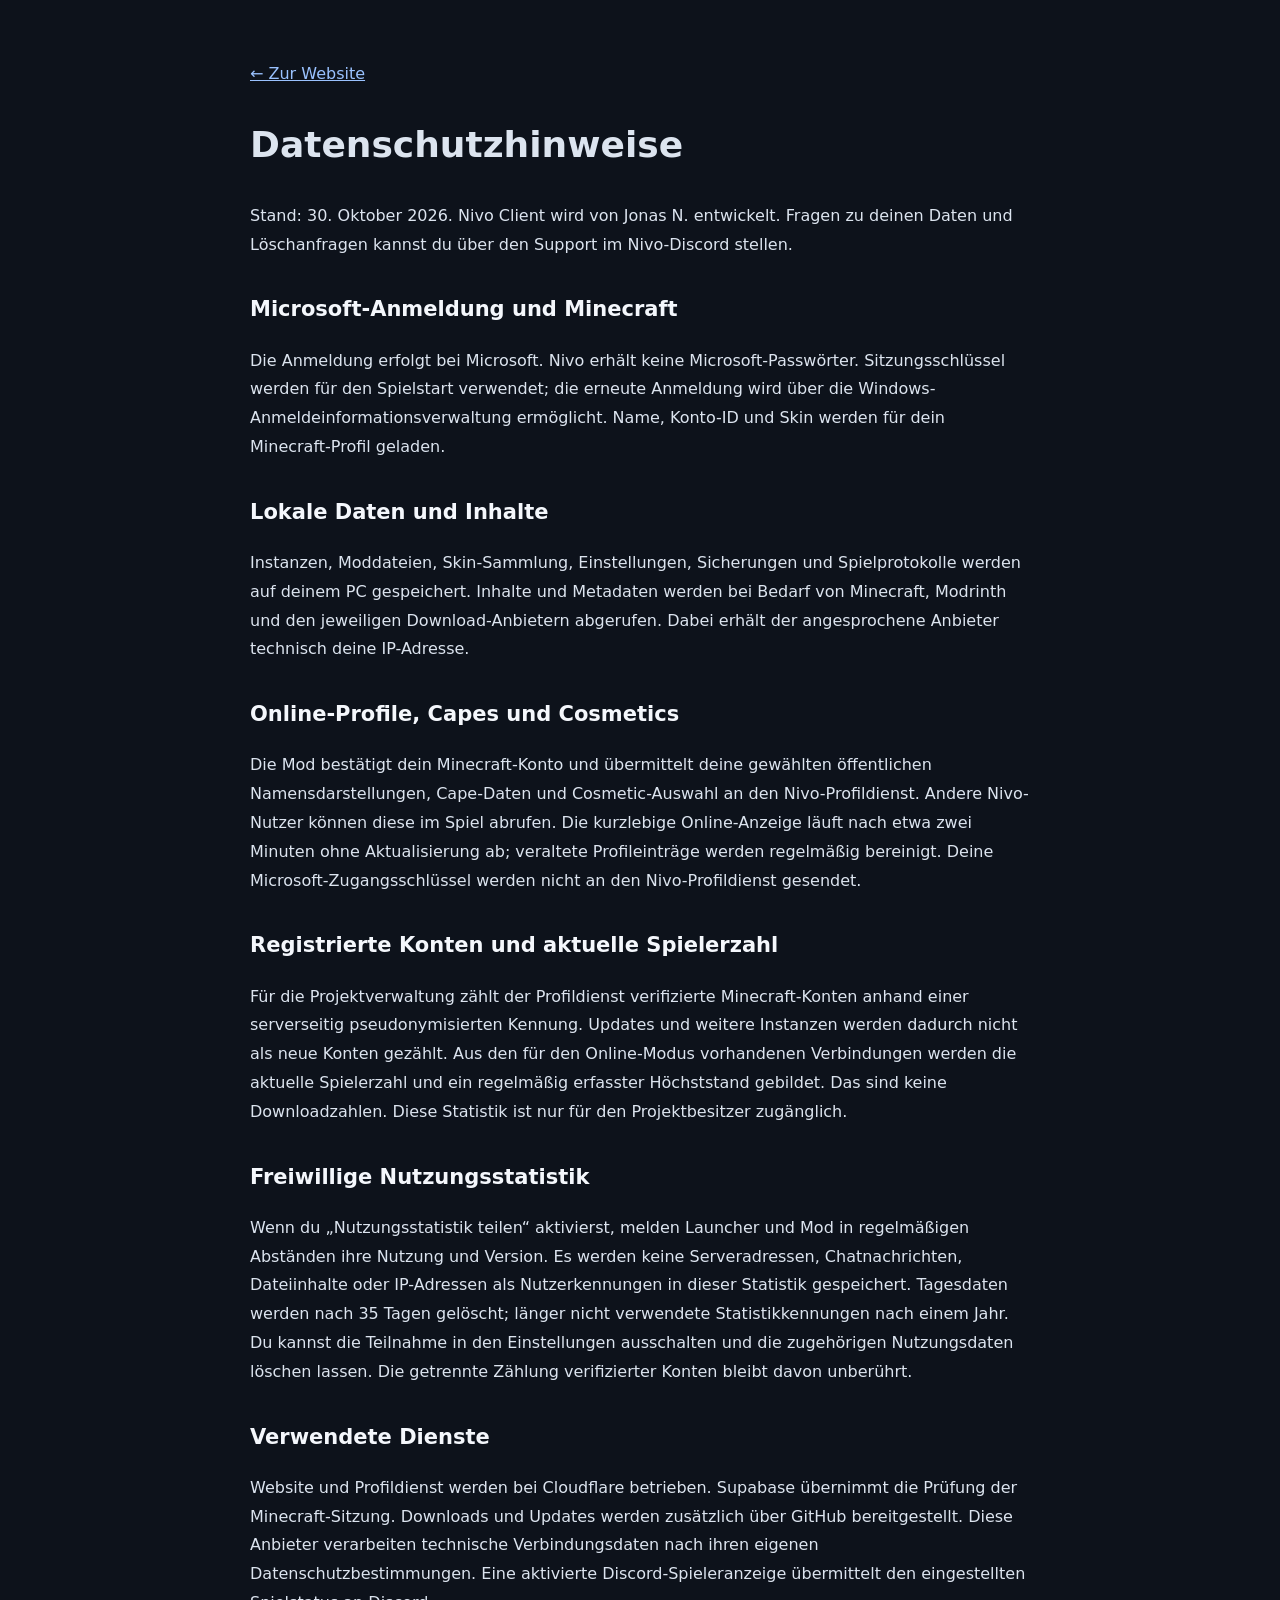
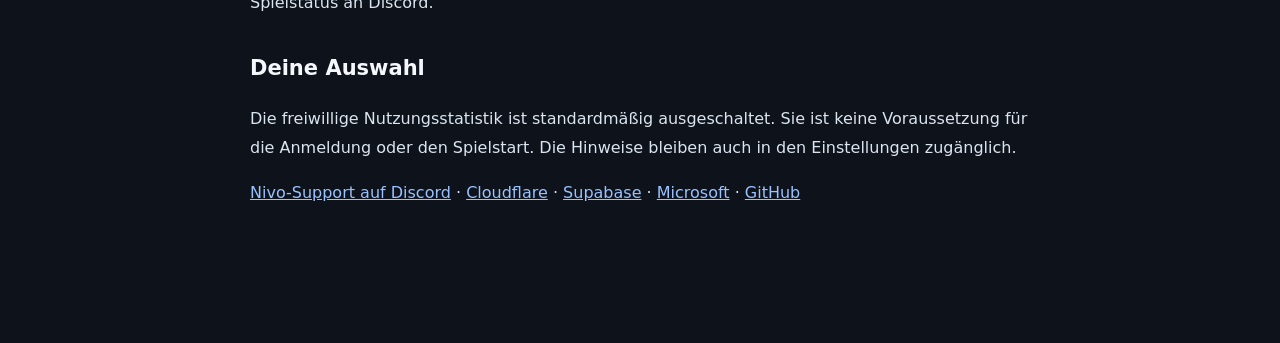
==== website/datenschutz.html @ d883038e "Refresh Nivo website and add owner-only aggregate statistics service" ====
<!doctype html><html lang="de"><head><meta charset="utf-8"><meta name="viewport" content="width=device-width,initial-scale=1"><title>Datenschutzhinweise · Nivo Client</title><link rel="icon" href="/assets/nivo.svg"><style>body{margin:0;background:#0d121b;color:#dce4ef;font:16px/1.8 system-ui,sans-serif}main{max-width:780px;margin:60px auto;padding:0 24px 60px}h1{font-size:36px}h2{font-size:21px;margin-top:32px;color:#f4f7fc}a{color:#9ac2ff}</style></head><body><main><a href="/">← Zur Website</a><h1>Datenschutzhinweise</h1>        <p>Stand: 30. Oktober 2026. Nivo Client wird von Jonas N. entwickelt. Fragen zu deinen Daten und Löschanfragen kannst du über den Support im Nivo-Discord stellen.</p>
        <h2>Microsoft-Anmeldung und Minecraft</h2>
        <p>Die Anmeldung erfolgt bei Microsoft. Nivo erhält keine Microsoft-Passwörter. Sitzungsschlüssel werden für den Spielstart verwendet; die erneute Anmeldung wird über die Windows-Anmeldeinformationsverwaltung ermöglicht. Name, Konto-ID und Skin werden für dein Minecraft-Profil geladen.</p>
        <h2>Lokale Daten und Inhalte</h2>
        <p>Instanzen, Moddateien, Skin-Sammlung, Einstellungen, Sicherungen und Spielprotokolle werden auf deinem PC gespeichert. Inhalte und Metadaten werden bei Bedarf von Minecraft, Modrinth und den jeweiligen Download-Anbietern abgerufen. Dabei erhält der angesprochene Anbieter technisch deine IP-Adresse.</p>
        <h2>Online-Profile, Capes und Cosmetics</h2>
        <p>Die Mod bestätigt dein Minecraft-Konto und übermittelt deine gewählten öffentlichen Namensdarstellungen, Cape-Daten und Cosmetic-Auswahl an den Nivo-Profildienst. Andere Nivo-Nutzer können diese im Spiel abrufen. Die kurzlebige Online-Anzeige läuft nach etwa zwei Minuten ohne Aktualisierung ab; veraltete Profileinträge werden regelmäßig bereinigt. Deine Microsoft-Zugangsschlüssel werden nicht an den Nivo-Profildienst gesendet.</p>
        <h2>Registrierte Konten und aktuelle Spielerzahl</h2>
        <p>Für die Projektverwaltung zählt der Profildienst verifizierte Minecraft-Konten anhand einer serverseitig pseudonymisierten Kennung. Updates und weitere Instanzen werden dadurch nicht als neue Konten gezählt. Aus den für den Online-Modus vorhandenen Verbindungen werden die aktuelle Spielerzahl und ein regelmäßig erfasster Höchststand gebildet. Das sind keine Downloadzahlen. Diese Statistik ist nur für den Projektbesitzer zugänglich.</p>
        <h2>Freiwillige Nutzungsstatistik</h2>
        <p>Wenn du „Nutzungsstatistik teilen“ aktivierst, melden Launcher und Mod in regelmäßigen Abständen ihre Nutzung und Version. Es werden keine Serveradressen, Chatnachrichten, Dateiinhalte oder IP-Adressen als Nutzerkennungen in dieser Statistik gespeichert. Tagesdaten werden nach 35 Tagen gelöscht; länger nicht verwendete Statistikkennungen nach einem Jahr. Du kannst die Teilnahme in den Einstellungen ausschalten und die zugehörigen Nutzungsdaten löschen lassen. Die getrennte Zählung verifizierter Konten bleibt davon unberührt.</p>
        <h2>Verwendete Dienste</h2>
        <p>Website und Profildienst werden bei Cloudflare betrieben. Supabase übernimmt die Prüfung der Minecraft-Sitzung. Downloads und Updates werden zusätzlich über GitHub bereitgestellt. Diese Anbieter verarbeiten technische Verbindungsdaten nach ihren eigenen Datenschutzbestimmungen. Eine aktivierte Discord-Spieleranzeige übermittelt den eingestellten Spielstatus an Discord.</p>
        <h2>Deine Auswahl</h2>
        <p>Die freiwillige Nutzungsstatistik ist standardmäßig ausgeschaltet. Sie ist keine Voraussetzung für die Anmeldung oder den Spielstart. Die Hinweise bleiben auch in den Einstellungen zugänglich.</p>
<p><a href="https://discord.com/invite/YBmWn3EeKz" rel="noreferrer">Nivo-Support auf Discord</a> · <a href="https://www.cloudflare.com/privacypolicy/">Cloudflare</a> · <a href="https://supabase.com/privacy">Supabase</a> · <a href="https://privacy.microsoft.com/privacystatement">Microsoft</a> · <a href="https://docs.github.com/site-policy/privacy-policies/github-general-privacy-statement">GitHub</a></p></main></body></html>
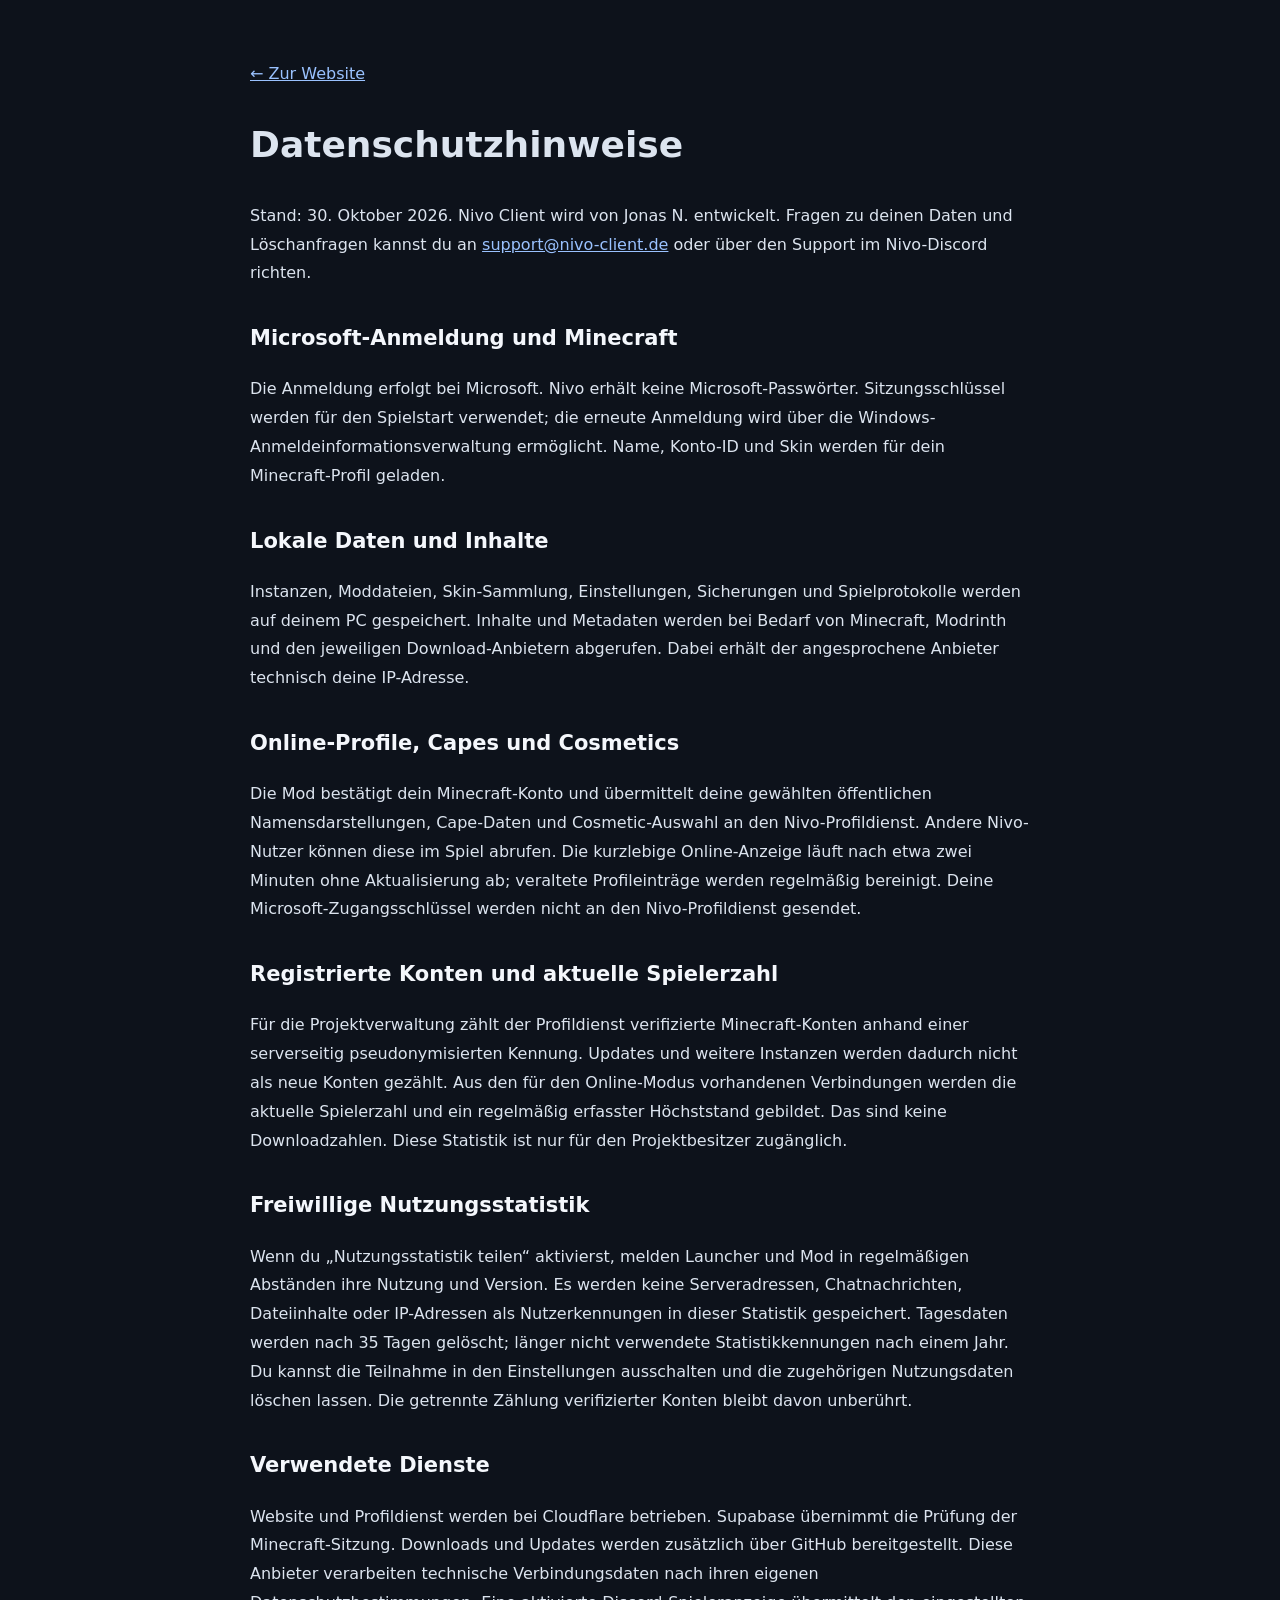
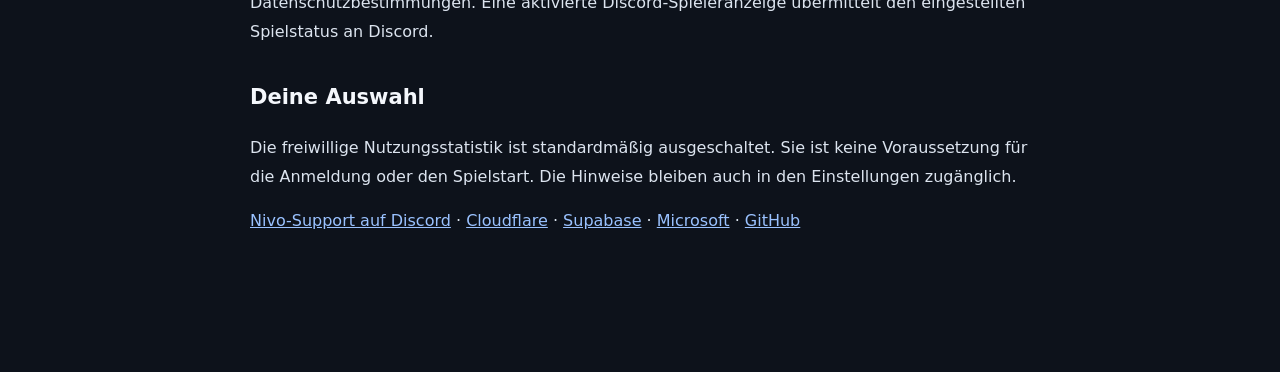
==== commit 47df36b2: "Add Nivo support email to data protection notice" ====
--- a/website/datenschutz.html
+++ b/website/datenschutz.html
@@ -1,4 +1,4 @@
-<!doctype html><html lang="de"><head><meta charset="utf-8"><meta name="viewport" content="width=device-width,initial-scale=1"><title>Datenschutzhinweise · Nivo Client</title><link rel="icon" href="/assets/nivo.svg"><style>body{margin:0;background:#0d121b;color:#dce4ef;font:16px/1.8 system-ui,sans-serif}main{max-width:780px;margin:60px auto;padding:0 24px 60px}h1{font-size:36px}h2{font-size:21px;margin-top:32px;color:#f4f7fc}a{color:#9ac2ff}</style></head><body><main><a href="/">← Zur Website</a><h1>Datenschutzhinweise</h1>        <p>Stand: 30. Oktober 2026. Nivo Client wird von Jonas N. entwickelt. Fragen zu deinen Daten und Löschanfragen kannst du über den Support im Nivo-Discord stellen.</p>
+<!doctype html><html lang="de"><head><meta charset="utf-8"><meta name="viewport" content="width=device-width,initial-scale=1"><title>Datenschutzhinweise · Nivo Client</title><link rel="icon" href="/assets/nivo.svg"><style>body{margin:0;background:#0d121b;color:#dce4ef;font:16px/1.8 system-ui,sans-serif}main{max-width:780px;margin:60px auto;padding:0 24px 60px}h1{font-size:36px}h2{font-size:21px;margin-top:32px;color:#f4f7fc}a{color:#9ac2ff}</style></head><body><main><a href="/">← Zur Website</a><h1>Datenschutzhinweise</h1>        <p>Stand: 30. Oktober 2026. Nivo Client wird von Jonas N. entwickelt. Fragen zu deinen Daten und Löschanfragen kannst du an <a href="mailto:support@nivo-client.de">support@nivo-client.de</a> oder über den Support im Nivo-Discord richten.</p>
         <h2>Microsoft-Anmeldung und Minecraft</h2>
         <p>Die Anmeldung erfolgt bei Microsoft. Nivo erhält keine Microsoft-Passwörter. Sitzungsschlüssel werden für den Spielstart verwendet; die erneute Anmeldung wird über die Windows-Anmeldeinformationsverwaltung ermöglicht. Name, Konto-ID und Skin werden für dein Minecraft-Profil geladen.</p>
         <h2>Lokale Daten und Inhalte</h2>
